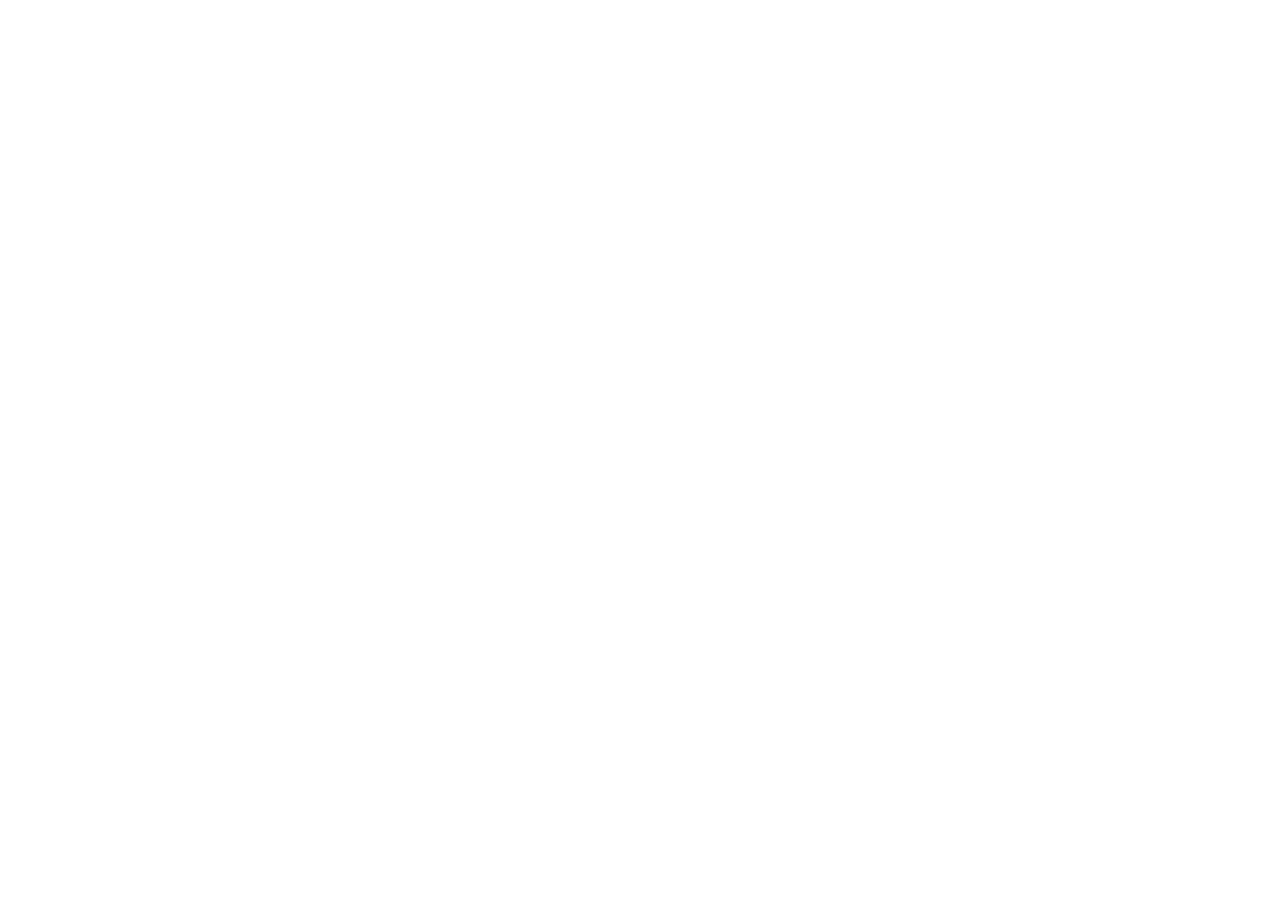
==== index.html @ 375d58a0 "sunny" ====
<!DOCSTYPE html>
<!DOCTYPE html>
<html lamg="en">
<head>
	<title>Instaclone</title>
	</head>
<body>
	<main class="LogIn">
		<div class="LogIn_column">
			<img class="LogIn_Phone-Image" />
		</div>
		<section class="LogIn_column">
			
		</section>
	</main>
	<footer>
		
	</footer>

</body>
</html>
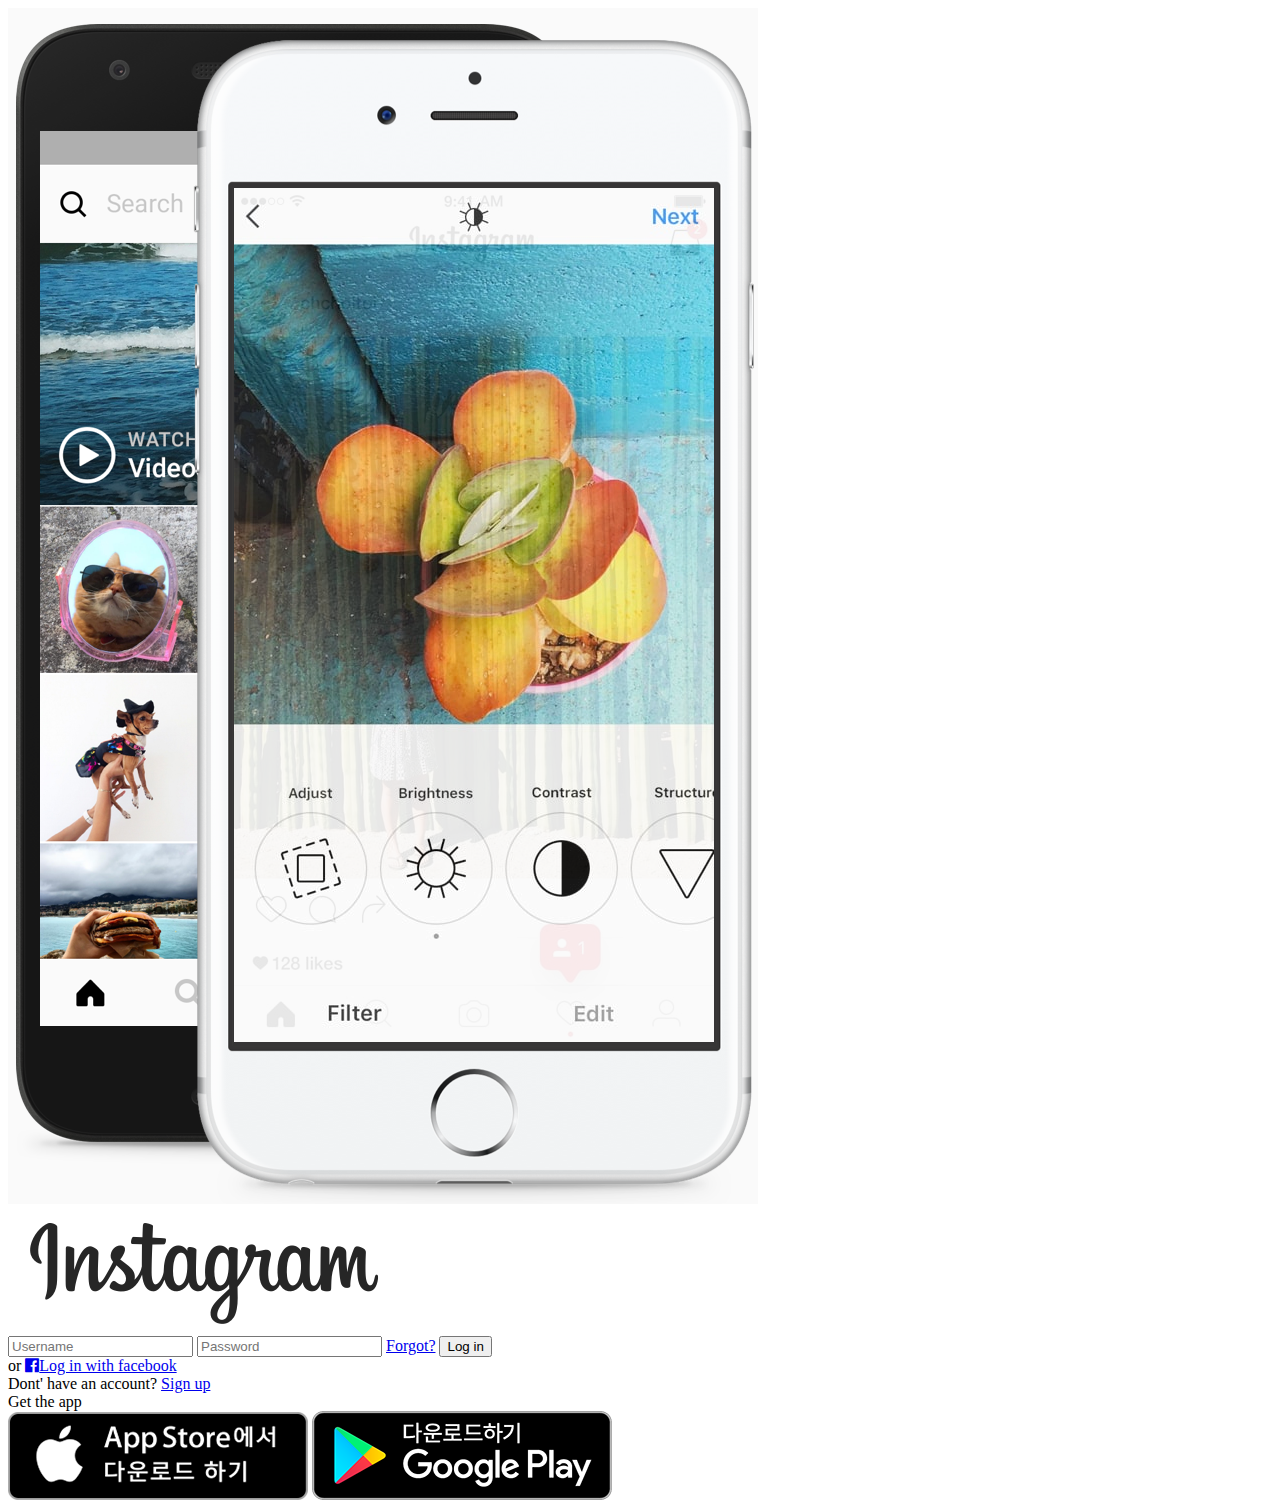
==== commit 5696669e: "commit" ====
--- a/index.html
+++ b/index.html
@@ -1,17 +1,59 @@
-<!DOCSTYPE html>
 <!DOCTYPE html>
 <html lamg="en">
 <head>
 	<title>Instaclone</title>
+	<link href="https://maxcdn.bootstrapcdn.com/font-awesome/4.7.0/css/font-awesome.min.css" rel="stylesheet"> 
 	</head>
 <body>
-	<main class="LogIn">
-		<div class="LogIn_column">
-			<img class="LogIn_Phone-Image" />
+	<main class="Login">
+		<div class="Login_column">
+		<img class="Login_Phone-Image" src="images/Phone-Image.png" />
 		</div>
-		<section class="LogIn_column">
-			
-		</section>
+		<section class="Login_column">
+			<div class="Login_Login-section">
+			<div class="Login_Logo-caontainer">
+
+			<img class="Login_logo" src="images/logo.png" />
+			</div>
+				
+			<form class="Login_Form">
+			<input 
+				type="text" 
+				placeholder="Username" 
+				required
+				class="Login_Input" />
+				
+				<input type="Password" 
+				placeholder="Password" 
+				required
+				class="Login_Input" />
+
+				<a href="https://google.com">Forgot?</a>
+				
+				<input type="submit" 
+				value="Log in" 
+				class="Login_Input LogIn_Input_btn">
+
+		</form>
+		<span class="Login_Form-divider">or</span>
+		<a href="http://facebook.com" class="Login_Fb-Link">
+		<i class="fa fa-facebook-official" aria-hidden="true"></i>Log in with facebook
+		</a>
+		</div>
+		<div class="LogIn_Login-section">
+		<span class="LogIn-text">Dont' have an account?</span>
+		<a href="#" class="LogIn_Link">Sign up</a>
+		</div>
+		<div class="LogIn_section_Login_section--Transparent">
+		<span= class="Login-text">Get the app</span>
+		<div = class="Login App-stores">
+			<img src="images/ios.png">
+			<img src="images/android.png">
+
+		</div>
+		</div>
+		</div>
+	</section>
 	</main>
 	<footer>
 		
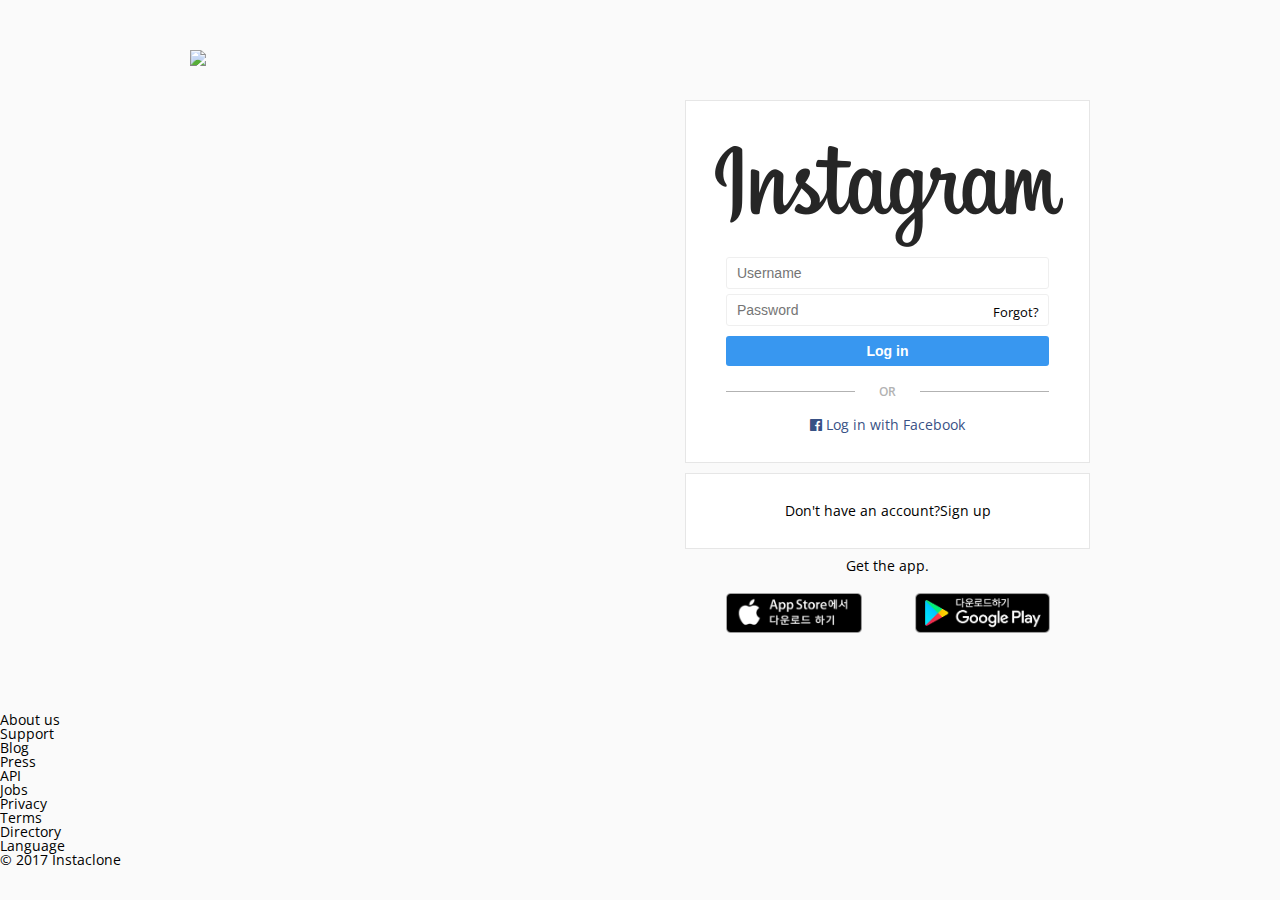
==== commit e109c91e: "sunny" ====
--- a/index.html
+++ b/index.html
@@ -1,63 +1,119 @@
 <!DOCTYPE html>
-<html lamg="en">
-<head>
-	<title>Instaclone</title>
-	<link href="https://maxcdn.bootstrapcdn.com/font-awesome/4.7.0/css/font-awesome.min.css" rel="stylesheet"> 
-	</head>
-<body>
-	<main class="Login">
-		<div class="Login_column">
-		<img class="Login_Phone-Image" src="images/Phone-Image.png" />
-		</div>
-		<section class="Login_column">
-			<div class="Login_Login-section">
-			<div class="Login_Logo-caontainer">
-
-			<img class="Login_logo" src="images/logo.png" />
-			</div>
-				
-			<form class="Login_Form">
-			<input 
-				type="text" 
-				placeholder="Username" 
-				required
-				class="Login_Input" />
-				
-				<input type="Password" 
-				placeholder="Password" 
-				required
-				class="Login_Input" />
-
-				<a href="https://google.com">Forgot?</a>
-				
-				<input type="submit" 
-				value="Log in" 
-				class="Login_Input LogIn_Input_btn">
-
-		</form>
-		<span class="Login_Form-divider">or</span>
-		<a href="http://facebook.com" class="Login_Fb-Link">
-		<i class="fa fa-facebook-official" aria-hidden="true"></i>Log in with facebook
-		</a>
-		</div>
-		<div class="LogIn_Login-section">
-		<span class="LogIn-text">Dont' have an account?</span>
-		<a href="#" class="LogIn_Link">Sign up</a>
-		</div>
-		<div class="LogIn_section_Login_section--Transparent">
-		<span= class="Login-text">Get the app</span>
-		<div = class="Login App-stores">
-			<img src="images/ios.png">
-			<img src="images/android.png">
-
-		</div>
-		</div>
-		</div>
-	</section>
-	</main>
-	<footer>
-		
-	</footer>
-
-</body>
+<html lang="en">
+    <head>
+        <title>Instaclone | Login</title>
+        <link href="https://maxcdn.bootstrapcdn.com/font-awesome/4.7.0/css/font-awesome.min.css" rel="stylesheet">
+        <link rel="stylesheet" href="styles/root.css">
+    </head>
+    <body>
+        <main class="Login">
+            <div class="Login__Column">
+                <img class="Login__Phone-Image" src="images/phone-Image.png" />
+            </div>
+            <section class="Login__Column">
+                <div class="Login__Section">
+                    <div class="Login__Logo-Container">
+                        <img class="Login__Logo" src="images/logo.png" />
+                    </div>
+                    <form class="Login__Form" method="POST" action="feed.html">
+                        <input
+                            type="text"
+                            placeholder="Username"
+                            required
+                            class="Login__Input"
+                            name="username"
+                        />
+                        <div class="u-relative-container">
+                            <input
+                                type="password"
+                                placeholder="Password"
+                                required
+                                class="Login__Input"
+                                name="password"
+                            />
+                            <a class="Login__Form-Link" href="http://google.com">Forgot?</a>
+                        </div>
+                        <!-- This is a comment -->
+                        <input
+                            type="submit"
+                            value="Log in"
+                            class="Login__Input Login__Input--Blue"
+                        />
+                    </form>
+                    <span class="Login__Form-Divider">or</span>
+                    <a href="http://facebook.com" class="Login__Fb-Link">
+                        <i class="fa fa-facebook-official" aria-hidden="true"></i> Log in with Facebook
+                    </a>
+                </div>
+                <div class="Login__Section Login__Section--horizontal">
+                    <span class="Login__Text">Don't have an account?</span>
+                    <a href="#" class="Login__Link">Sign up</a>
+                </div>
+                <div class="Login__Section Login__Section--Transparent">
+                    <span class="Login__Text">Get the app.</span>
+                    <div class="Login__App-Stores">
+                        <img src="images/ios.png" class="Login__App-Store" />
+                        <img src="images/android.png" class="Login__App-Store" />
+                    </div>
+                </div>
+            </section>
+        </main>
+	        <footer class="Footer">
+            <nav class="Footer__Navigation">
+                <ul class="Navigation__List">
+                    <li class="Navigation__Item">
+                        <a href="#" class="Navigation__Link">
+                            About us
+                        </a>
+                    </li>
+                    <li class="Navigation__Item">
+                        <a href="#" class="Navigation__Link">
+                            Support
+                        </a>
+                    </li>
+                    <li class="Navigation__Item">
+                        <a href="#" class="Navigation__Link">
+                            Blog
+                        </a>
+                    </li>
+                    <li class="Navigation__Item">
+                        <a href="#" class="Navigation__Link">
+                            Press
+                        </a>
+                    </li>
+                    <li class="Navigation__Item">
+                        <a href="#" class="Navigation__Link">
+                            API
+                        </a>
+                    </li>
+                    <li class="Navigation__Item">
+                        <a href="#" class="Navigation__Link">
+                            Jobs
+                        </a>
+                    </li>
+                    <li class="Navigation__Item">
+                        <a href="#" class="Navigation__Link">
+                            Privacy
+                        </a>
+                    </li>
+                    <li class="Navigation__Item">
+                        <a href="#" class="Navigation__Link">
+                            Terms
+                        </a>
+                    </li>
+                    <li class="Navigation__Item">
+                        <a href="#" class="Navigation__Link">
+                            Directory
+                        </a>
+                    </li>
+                    <li class="Navigation__Item">
+                        <a href="#" class="Navigation__Link">
+                            Language
+                        </a>
+                    </li>
+                </ul>
+            </nav>
+            <span class="Footer__Copyright">© 2017 Instaclone</span>
+        </footer>
+    </body>
 </html>--- a/styles/root.css
+++ b/styles/root.css
@@ -0,0 +1,6 @@
+@import url('https://fonts.googleapis.com/css?family=Open+Sans:400,600');
+
+@import 'reset.css';
+@import 'globals.css';
+@import 'login.css';
+@import 'footer.css';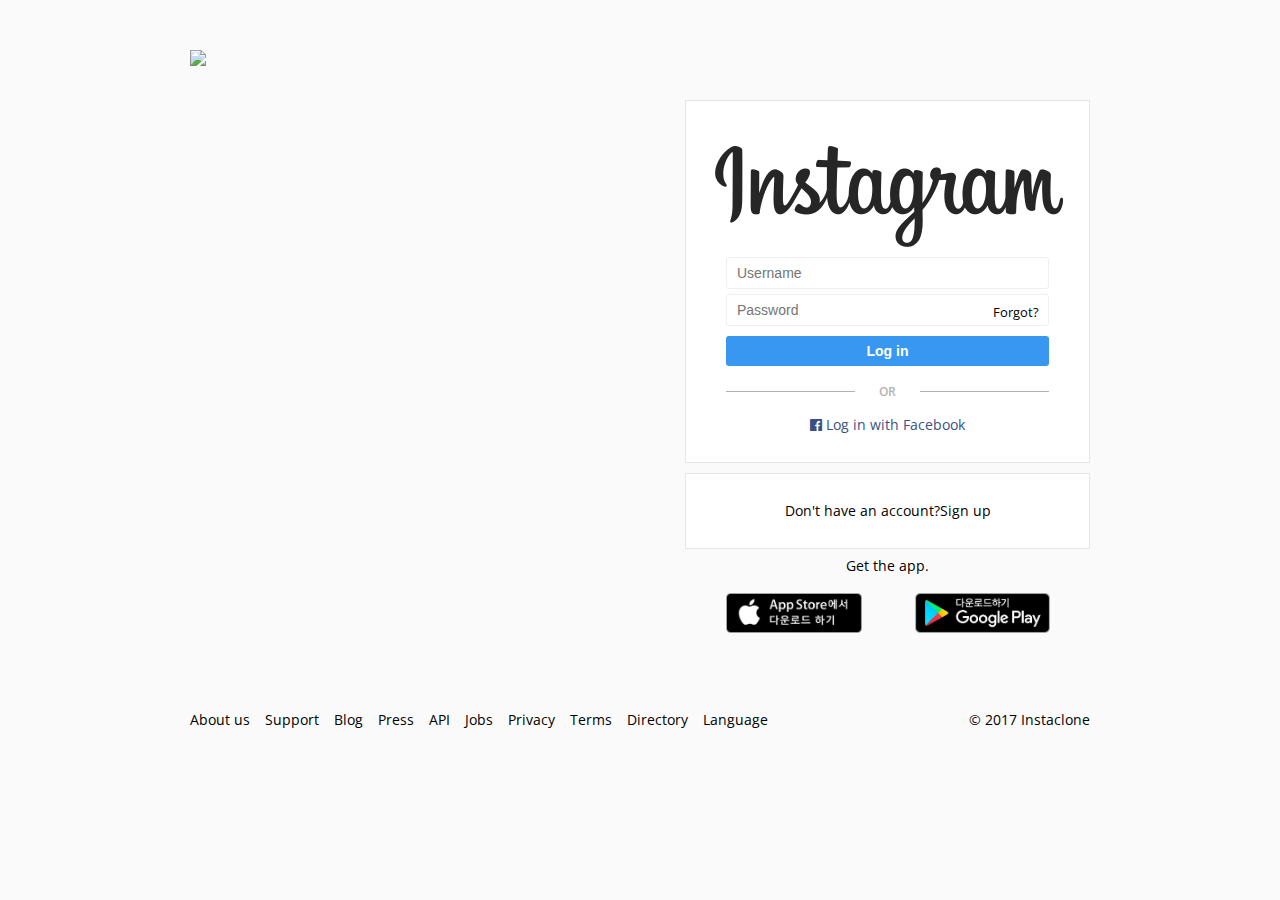
==== commit 28a49ac4: "s" ====
--- a/index.html
+++ b/index.html
@@ -15,7 +15,7 @@
                     <div class="Login__Logo-Container">
                         <img class="Login__Logo" src="images/logo.png" />
                     </div>
-                    <form class="Login__Form" method="POST" action="feed.html">
+                    <form class="Login__Form" method="GET" action="feed.html">
                         <input
                             type="text"
                             placeholder="Username"
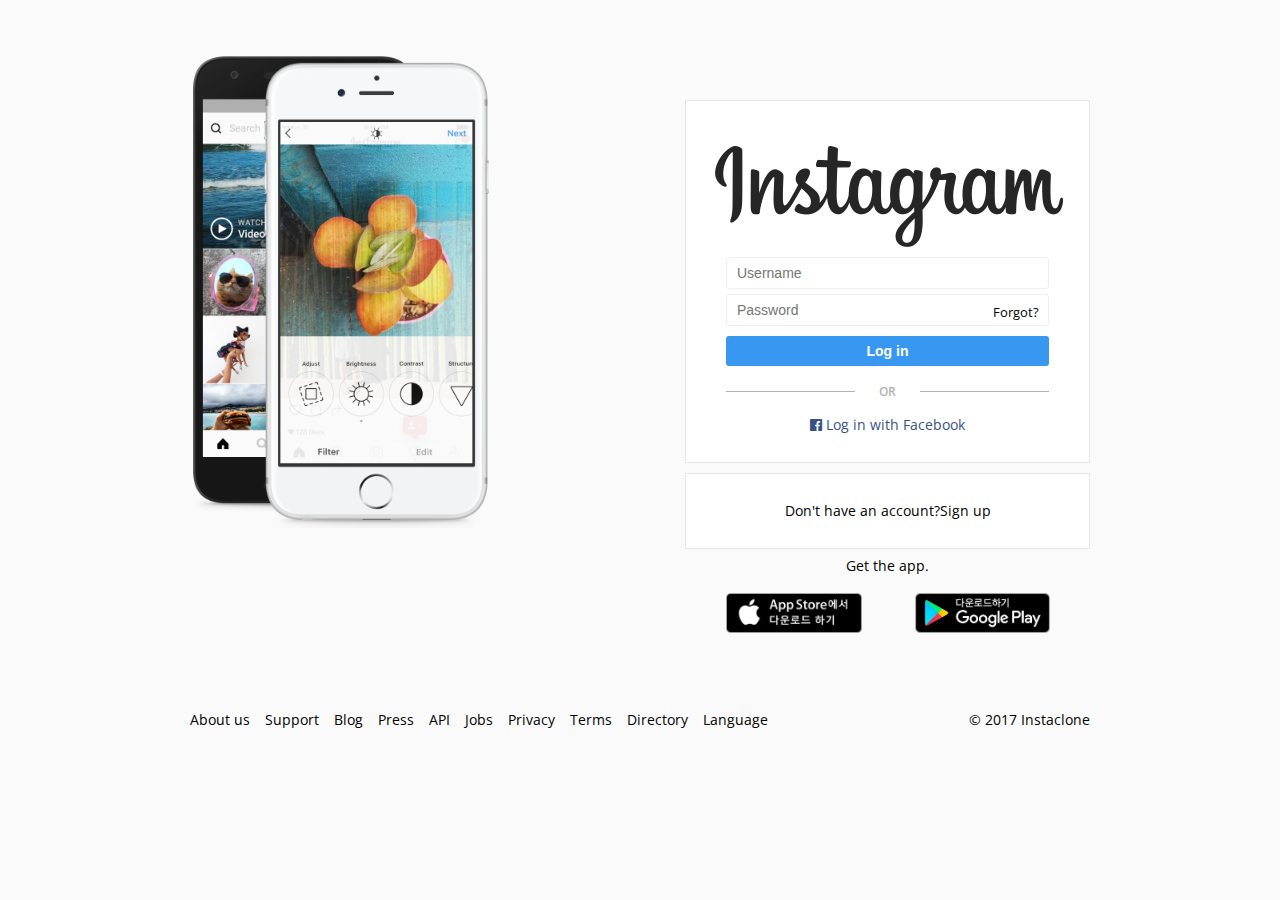
==== commit 8e77f80e: "s" ====
--- a/index.html
+++ b/index.html
@@ -8,7 +8,7 @@
     <body>
         <main class="Login">
             <div class="Login__Column">
-                <img class="Login__Phone-Image" src="images/phone-Image.png" />
+                <img class="Login__Phone-Image" src="images/phone.png" />
             </div>
             <section class="Login__Column">
                 <div class="Login__Section">
